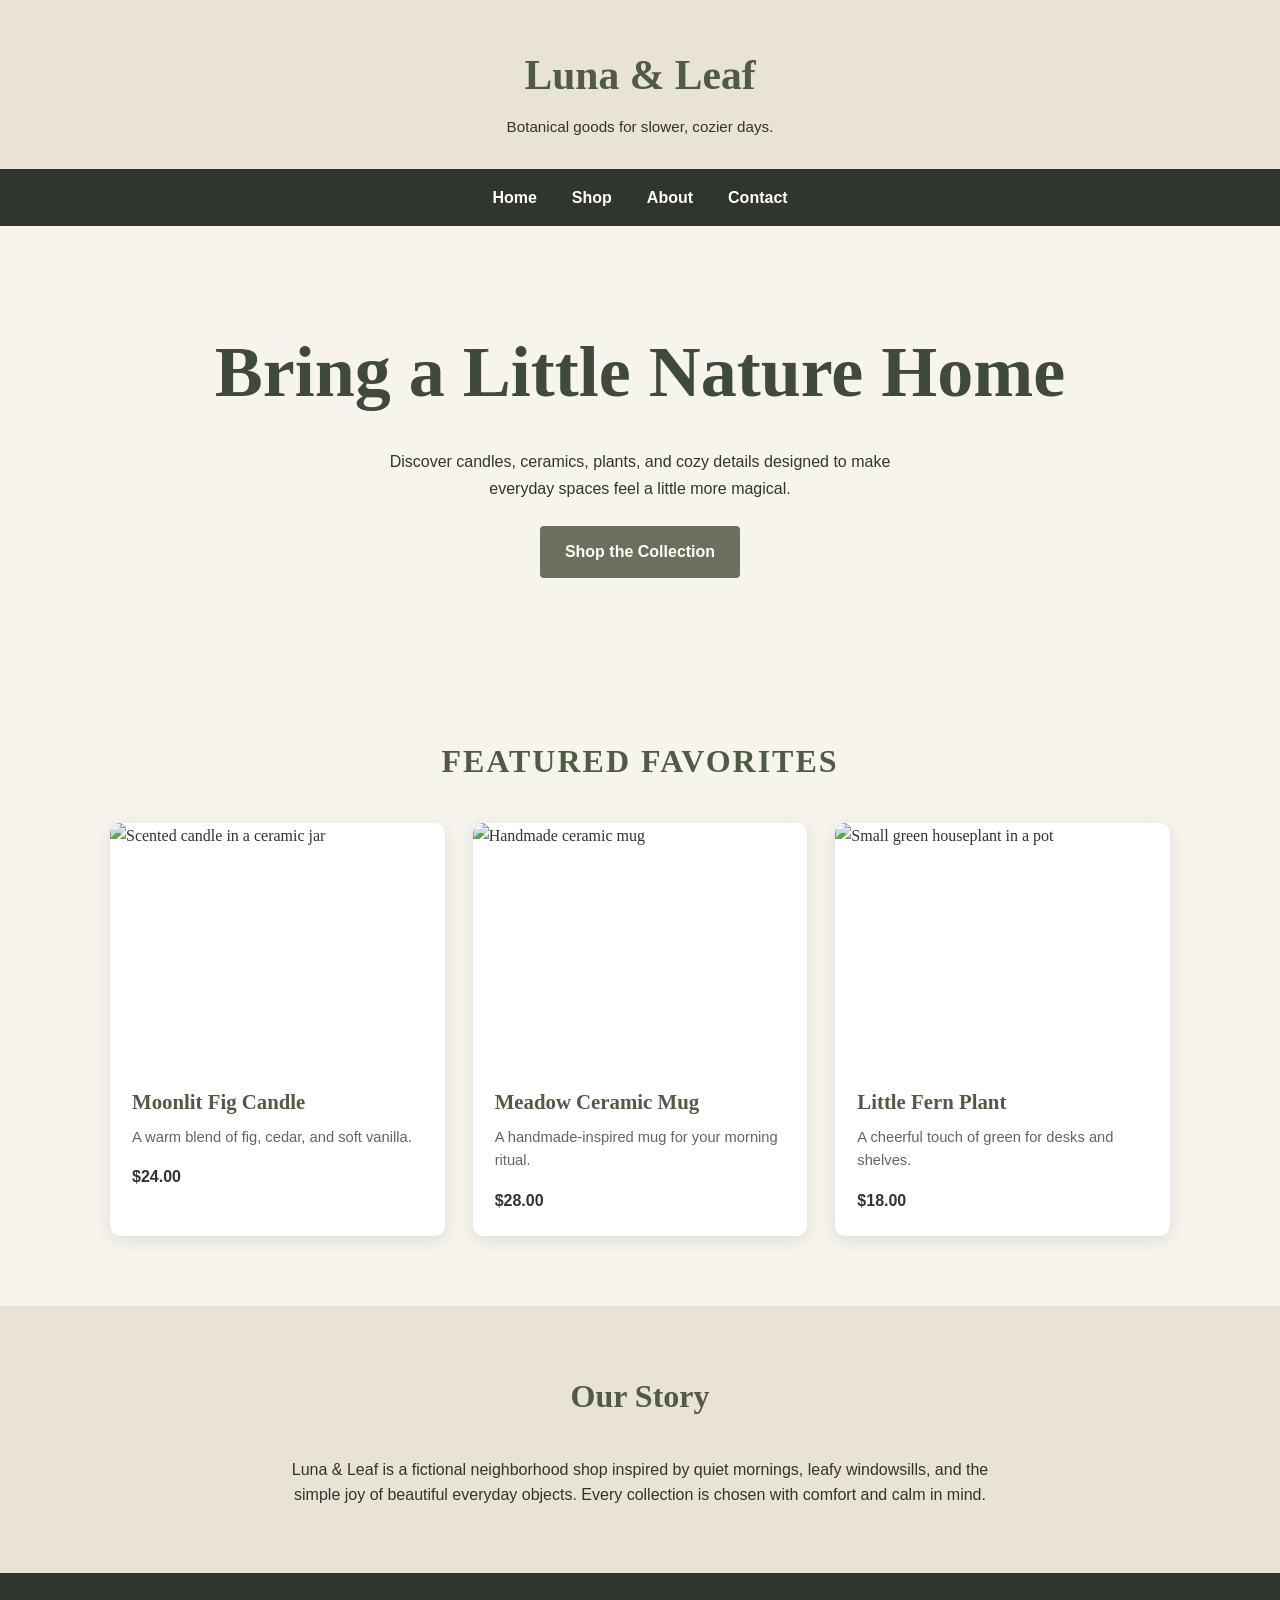
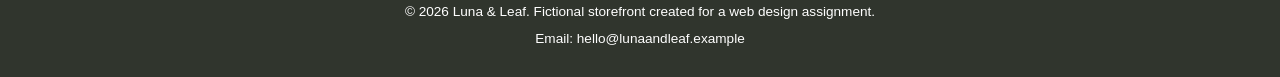
==== index.html @ 64a25f33 "Add files via upload" ====
<!DOCTYPE html>
<html lang="en">
<head>
    <meta charset="UTF-8">
    <meta name="viewport" content="width=device-width, initial-scale=1.0">
    <title>Luna & Leaf | Botanical Home Goods</title>

    <!-- External CSS -->
    <link rel="stylesheet" href="styles.css">

    <!-- Internal CSS -->
    <style>
        .featured-heading {
            letter-spacing: 2px;
            text-transform: uppercase;
        }

        .hero-note {
            max-width: 560px;
            margin: 0 auto 24px;
            line-height: 1.7;
        }
    </style>
</head>

<body>
    <!-- Header -->
    <header class="site-header">
        <div class="logo">Luna & Leaf</div>
        <p>Botanical goods for slower, cozier days.</p>
    </header>

    <!-- Navigation -->
    <nav class="navbar" aria-label="Main navigation">
        <a href="#home">Home</a>
        <a href="#shop">Shop</a>
        <a href="#about">About</a>
        <a href="#contact">Contact</a>
    </nav>

    <!-- Main content -->
    <main id="home">
        <section class="hero">
            <div class="hero-content">
                <h1>Bring a Little Nature Home</h1>
                <p class="hero-note">
                    Discover candles, ceramics, plants, and cozy details designed
                    to make everyday spaces feel a little more magical.
                </p>

                <!-- Inline CSS -->
                <a href="#shop" class="button" style="background-color: #6b705c; color: white;">
                    Shop the Collection
                </a>
            </div>
        </section>

        <section id="shop" class="products">
            <h2 class="featured-heading">Featured Favorites</h2>

            <div class="product-grid">
                <article class="product-card">
                    <img src="https://images.unsplash.com/photo-1603006905003-be475563bc59?auto=format&fit=crop&w=800&q=80"
                         alt="Scented candle in a ceramic jar">
                    <div class="product-info">
                        <h3>Moonlit Fig Candle</h3>
                        <p>A warm blend of fig, cedar, and soft vanilla.</p>
                        <span class="price">$24.00</span>
                    </div>
                </article>

                <article class="product-card">
                    <img src="https://images.unsplash.com/photo-1610701596007-11502861dcfa?auto=format&fit=crop&w=800&q=80"
                         alt="Handmade ceramic mug">
                    <div class="product-info">
                        <h3>Meadow Ceramic Mug</h3>
                        <p>A handmade-inspired mug for your morning ritual.</p>
                        <span class="price">$28.00</span>
                    </div>
                </article>

                <article class="product-card">
                    <img src="https://images.unsplash.com/photo-1485955900006-10f4d324d411?auto=format&fit=crop&w=800&q=80"
                         alt="Small green houseplant in a pot">
                    <div class="product-info">
                        <h3>Little Fern Plant</h3>
                        <p>A cheerful touch of green for desks and shelves.</p>
                        <span class="price">$18.00</span>
                    </div>
                </article>
            </div>
        </section>

        <section id="about" class="about">
            <h2>Our Story</h2>
            <p>
                Luna & Leaf is a fictional neighborhood shop inspired by quiet
                mornings, leafy windowsills, and the simple joy of beautiful
                everyday objects. Every collection is chosen with comfort and
                calm in mind.
            </p>
        </section>
    </main>

    <!-- Footer -->
    <footer id="contact" class="site-footer">
        <p>&copy; 2026 Luna & Leaf. Fictional storefront created for a web design assignment.</p>
        <p>Email: hello@lunaandleaf.example</p>
    </footer>
</body>
</html>
---- styles.css ----
/* Luna & Leaf Storefront
   External CSS stylesheet
*/

/* General page styling */
* {
    box-sizing: border-box;
    margin: 0;
    padding: 0;
}

html {
    scroll-behavior: smooth;
}

body {
    font-family: Georgia, "Times New Roman", serif;
    background: #f7f4ed;
    color: #30352d;
    line-height: 1.6;
}

/* Header */
.site-header {
    text-align: center;
    padding: 42px 20px 30px;
    background: #e8e3d5;
}

.logo {
    font-size: 2.6rem;
    font-weight: bold;
    color: #4f5b45;
}

.site-header p {
    margin-top: 6px;
    font-family: Arial, Helvetica, sans-serif;
    font-size: 0.95rem;
}

/* Navigation bar */
.navbar {
    display: flex;
    justify-content: center;
    gap: 35px;
    padding: 16px;
    background: #30352d;
}

.navbar a {
    color: white;
    text-decoration: none;
    font-family: Arial, Helvetica, sans-serif;
    font-weight: bold;
}

.navbar a:hover {
    color: #d9cdb8;
}

/* Hero */
.hero {
    min-height: 440px;
    display: flex;
    align-items: center;
    justify-content: center;
    text-align: center;
    padding: 60px 20px;
    background:
        linear-gradient(rgba(247, 244, 237, 0.78), rgba(247, 244, 237, 0.78)),
        url("https://images.unsplash.com/photo-1497250681960-ef046c08a56e?auto=format&fit=crop&w=1600&q=80")
        center/cover;
}

.hero h1 {
    font-size: clamp(2.4rem, 6vw, 4.5rem);
    color: #3f4a39;
    margin-bottom: 18px;
}

.hero p {
    font-family: Arial, Helvetica, sans-serif;
}

.button {
    display: inline-block;
    padding: 13px 25px;
    border-radius: 4px;
    text-decoration: none;
    font-family: Arial, Helvetica, sans-serif;
    font-weight: bold;
    transition: transform 0.2s ease;
}

.button:hover {
    transform: translateY(-2px);
}

/* Product section */
.products {
    max-width: 1100px;
    margin: auto;
    padding: 70px 20px;
    text-align: center;
}

.products h2,
.about h2 {
    font-size: 2rem;
    margin-bottom: 35px;
    color: #4f5b45;
}

.product-grid {
    display: grid;
    grid-template-columns: repeat(3, 1fr);
    gap: 28px;
}

.product-card {
    background: white;
    border-radius: 10px;
    overflow: hidden;
    box-shadow: 0 4px 16px rgba(48, 53, 45, 0.12);
    text-align: left;
    transition: transform 0.25s ease;
}

.product-card:hover {
    transform: translateY(-5px);
}

.product-card img {
    width: 100%;
    height: 240px;
    object-fit: cover;
    display: block;
}

.product-info {
    padding: 22px;
}

.product-info h3 {
    color: #4f5b45;
    margin-bottom: 8px;
    font-size: 1.3rem;
}

.product-info p {
    font-family: Arial, Helvetica, sans-serif;
    font-size: 0.92rem;
    color: #62665e;
    margin-bottom: 15px;
}

.price {
    font-family: Arial, Helvetica, sans-serif;
    font-weight: bold;
}

/* About */
.about {
    padding: 65px 20px;
    text-align: center;
    background: #e8e3d5;
}

.about p {
    max-width: 700px;
    margin: auto;
    font-family: Arial, Helvetica, sans-serif;
}

/* Footer */
.site-footer {
    padding: 28px 20px;
    text-align: center;
    background: #30352d;
    color: white;
    font-family: Arial, Helvetica, sans-serif;
    font-size: 0.85rem;
}

.site-footer p + p {
    margin-top: 5px;
}

/* Responsive design */
@media (max-width: 750px) {
    .product-grid {
        grid-template-columns: 1fr;
    }

    .navbar {
        gap: 18px;
        flex-wrap: wrap;
    }

    .logo {
        font-size: 2.1rem;
    }
}
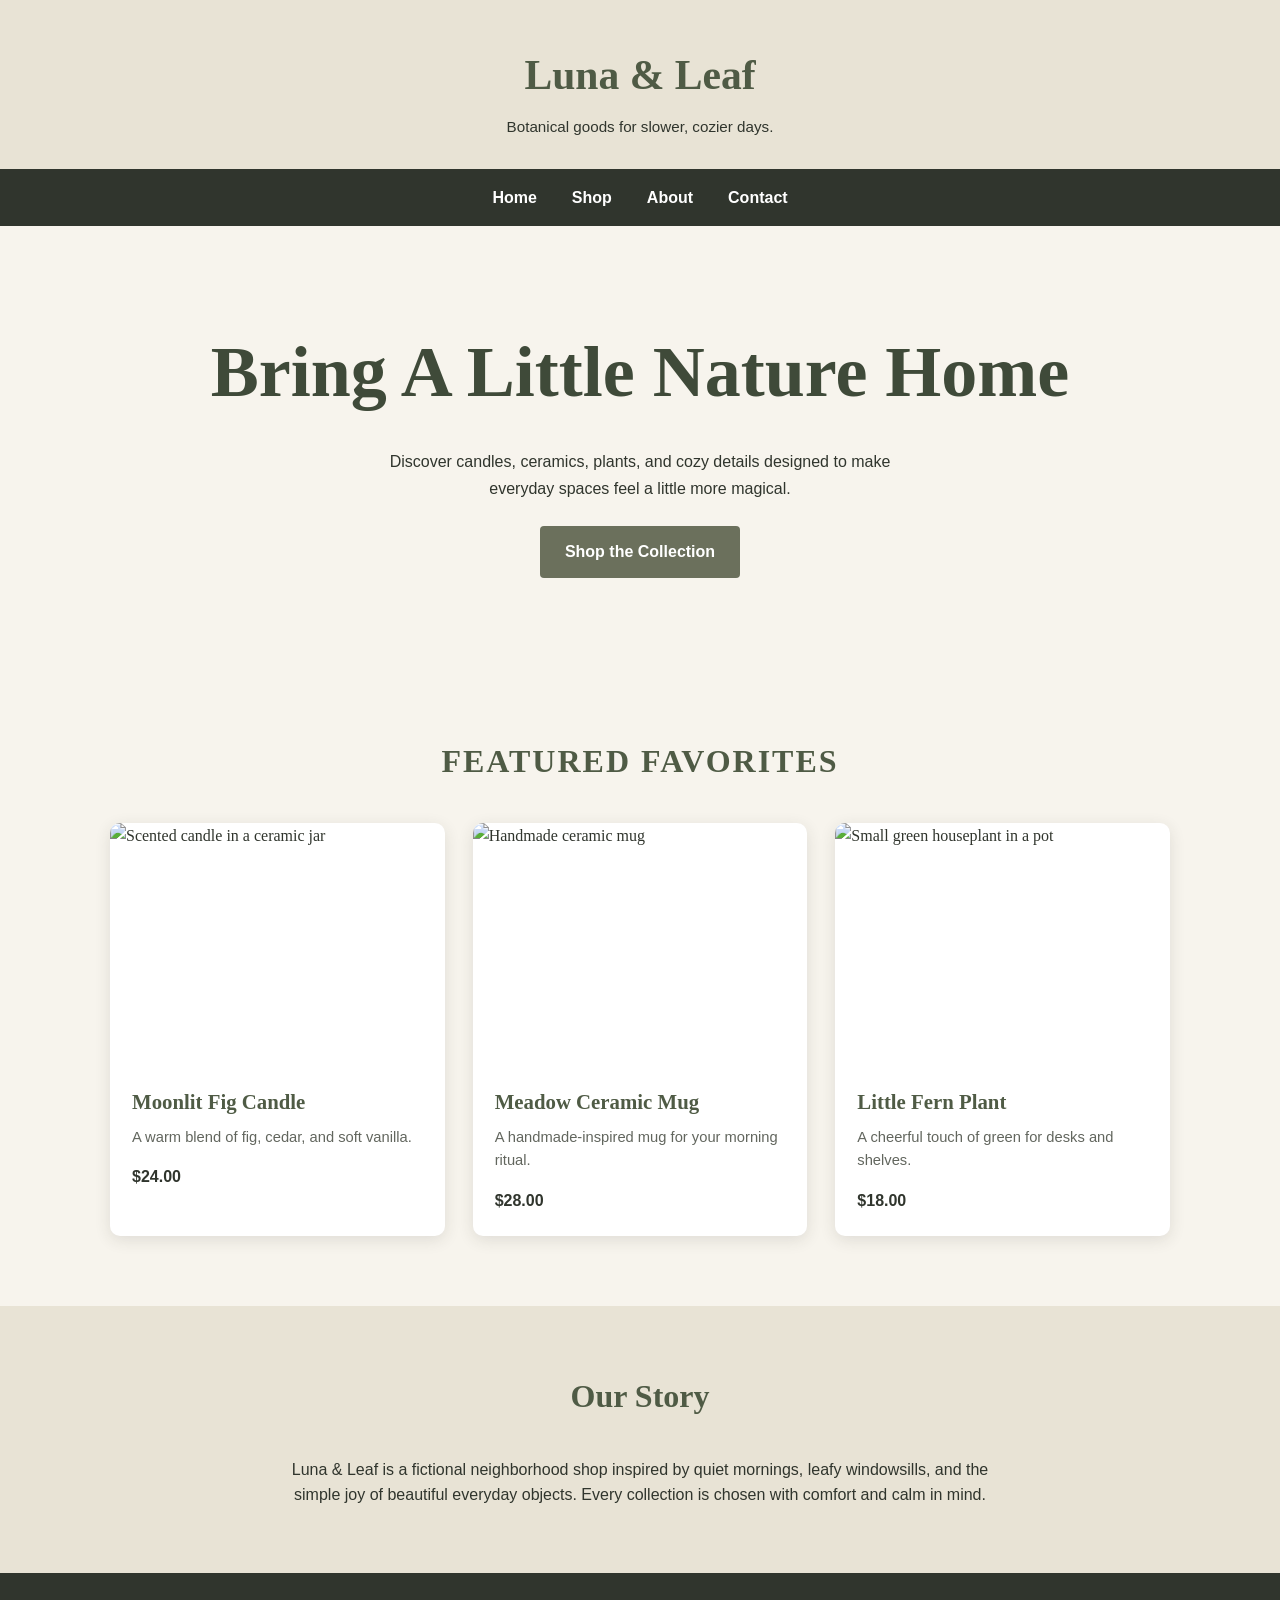
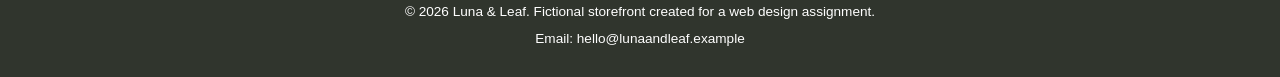
==== commit f3aa75b6: "Update index.html" ====
--- a/index.html
+++ b/index.html
@@ -42,7 +42,7 @@
     <main id="home">
         <section class="hero">
             <div class="hero-content">
-                <h1>Bring a Little Nature Home</h1>
+                <h1 id="storeTitle">Bring A Little Nature Home</h1>
                 <p class="hero-note">
                     Discover candles, ceramics, plants, and cozy details designed
                     to make everyday spaces feel a little more magical.
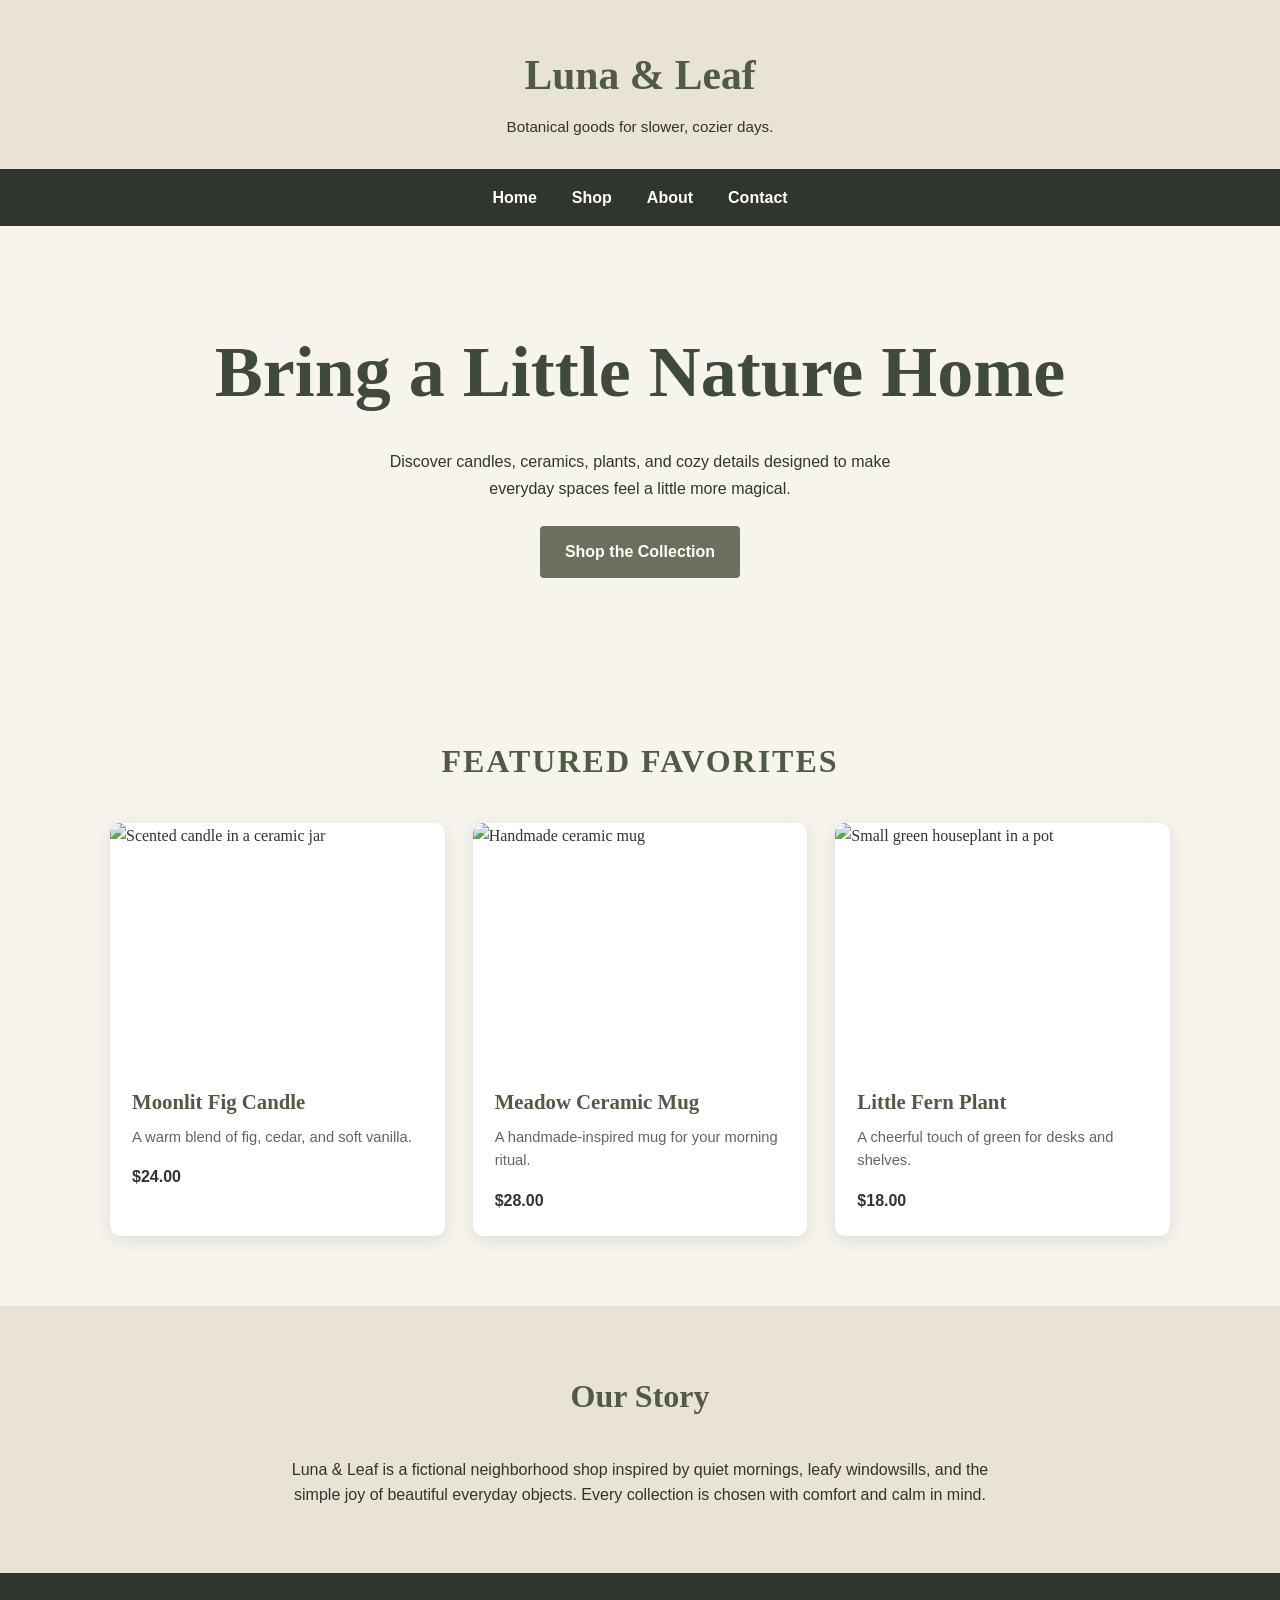
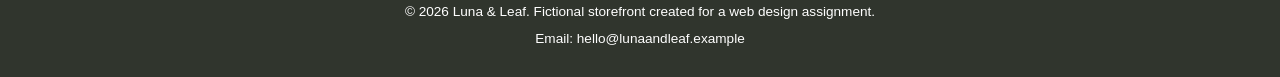
==== commit 03975405: "Update index.html" ====
--- a/index.html
+++ b/index.html
@@ -42,7 +42,7 @@
     <main id="home">
         <section class="hero">
             <div class="hero-content">
-                <h1 id="storeTitle">Bring A Little Nature Home</h1>
+            <h1 id="storeTitle">Bring a Little Nature Home</h1>                
                 <p class="hero-note">
                     Discover candles, ceramics, plants, and cozy details designed
                     to make everyday spaces feel a little more magical.
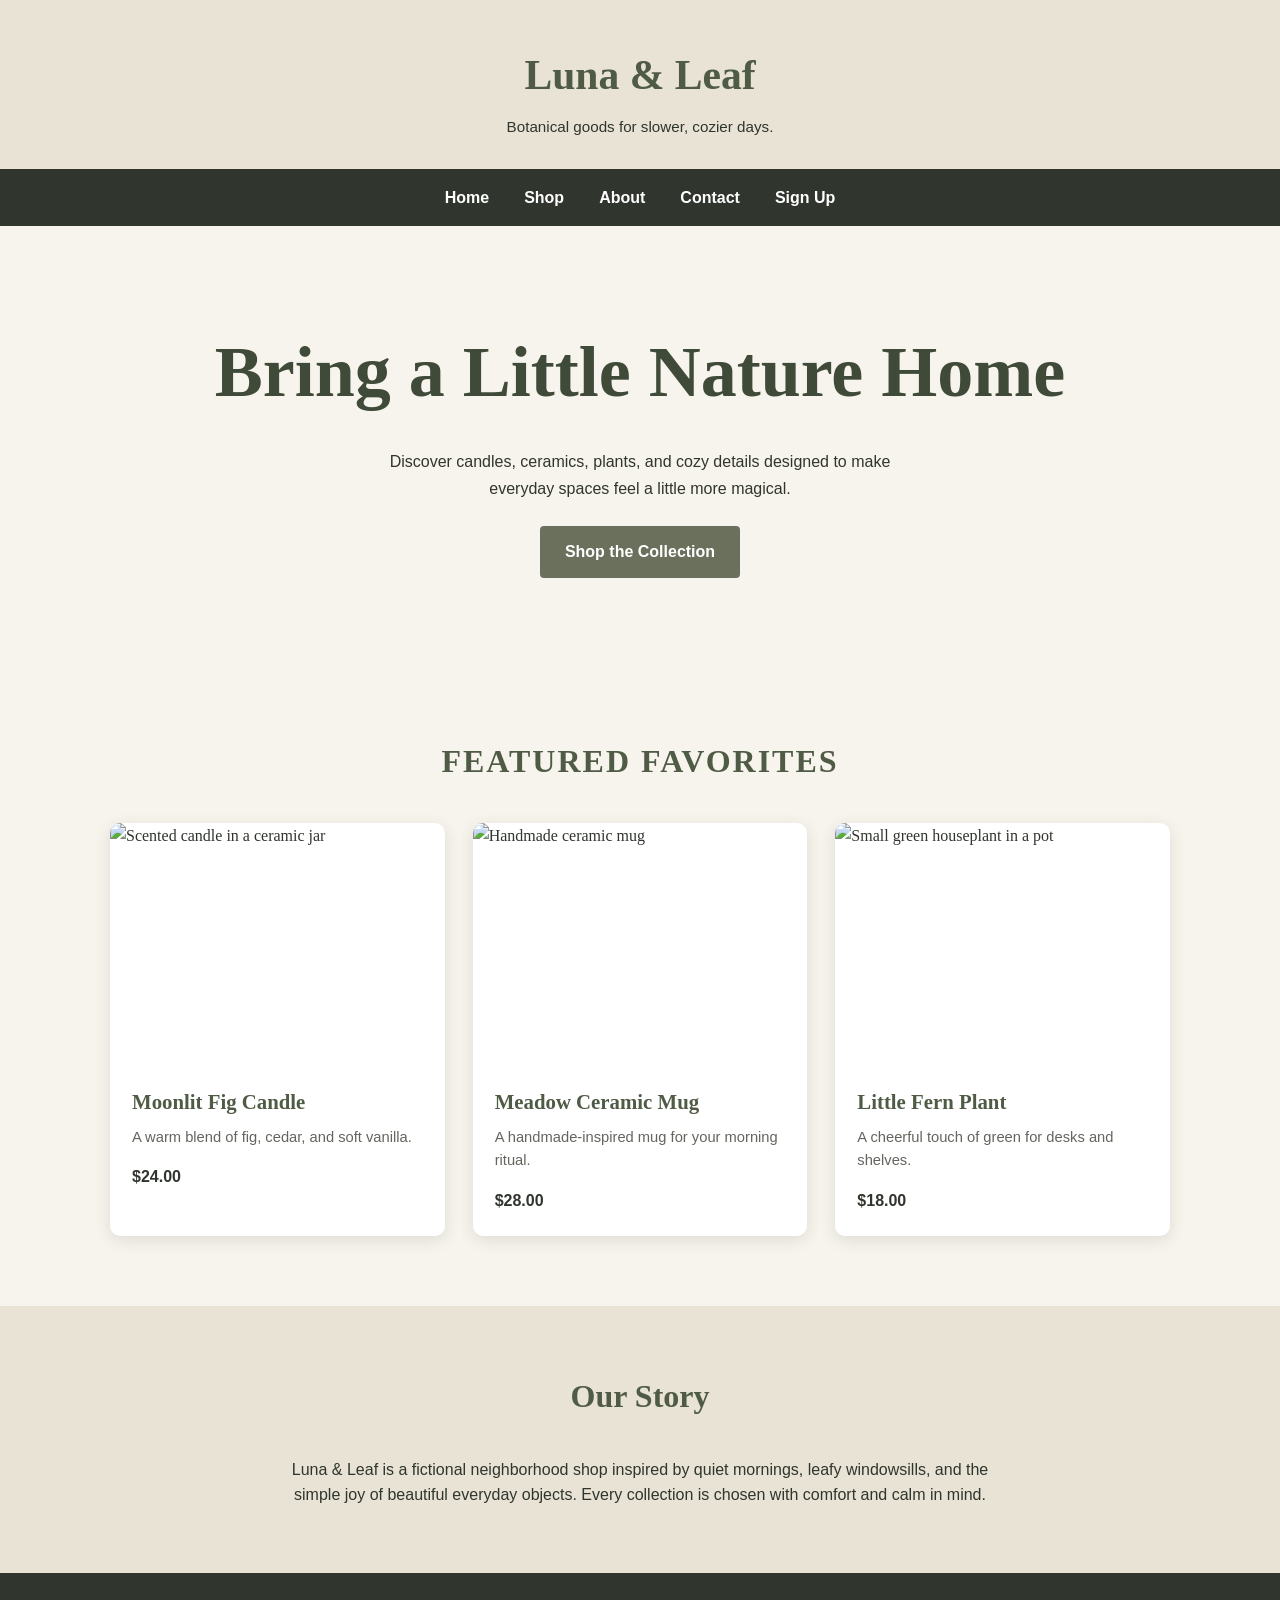
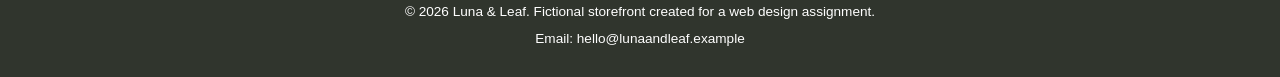
==== commit ad91b65d: "Update index.html" ====
--- a/index.html
+++ b/index.html
@@ -36,6 +36,7 @@
         <a href="#shop">Shop</a>
         <a href="#about">About</a>
         <a href="#contact">Contact</a>
+        <a href="signup.html">Sign Up</a>
     </nav>
 
     <!-- Main content -->
